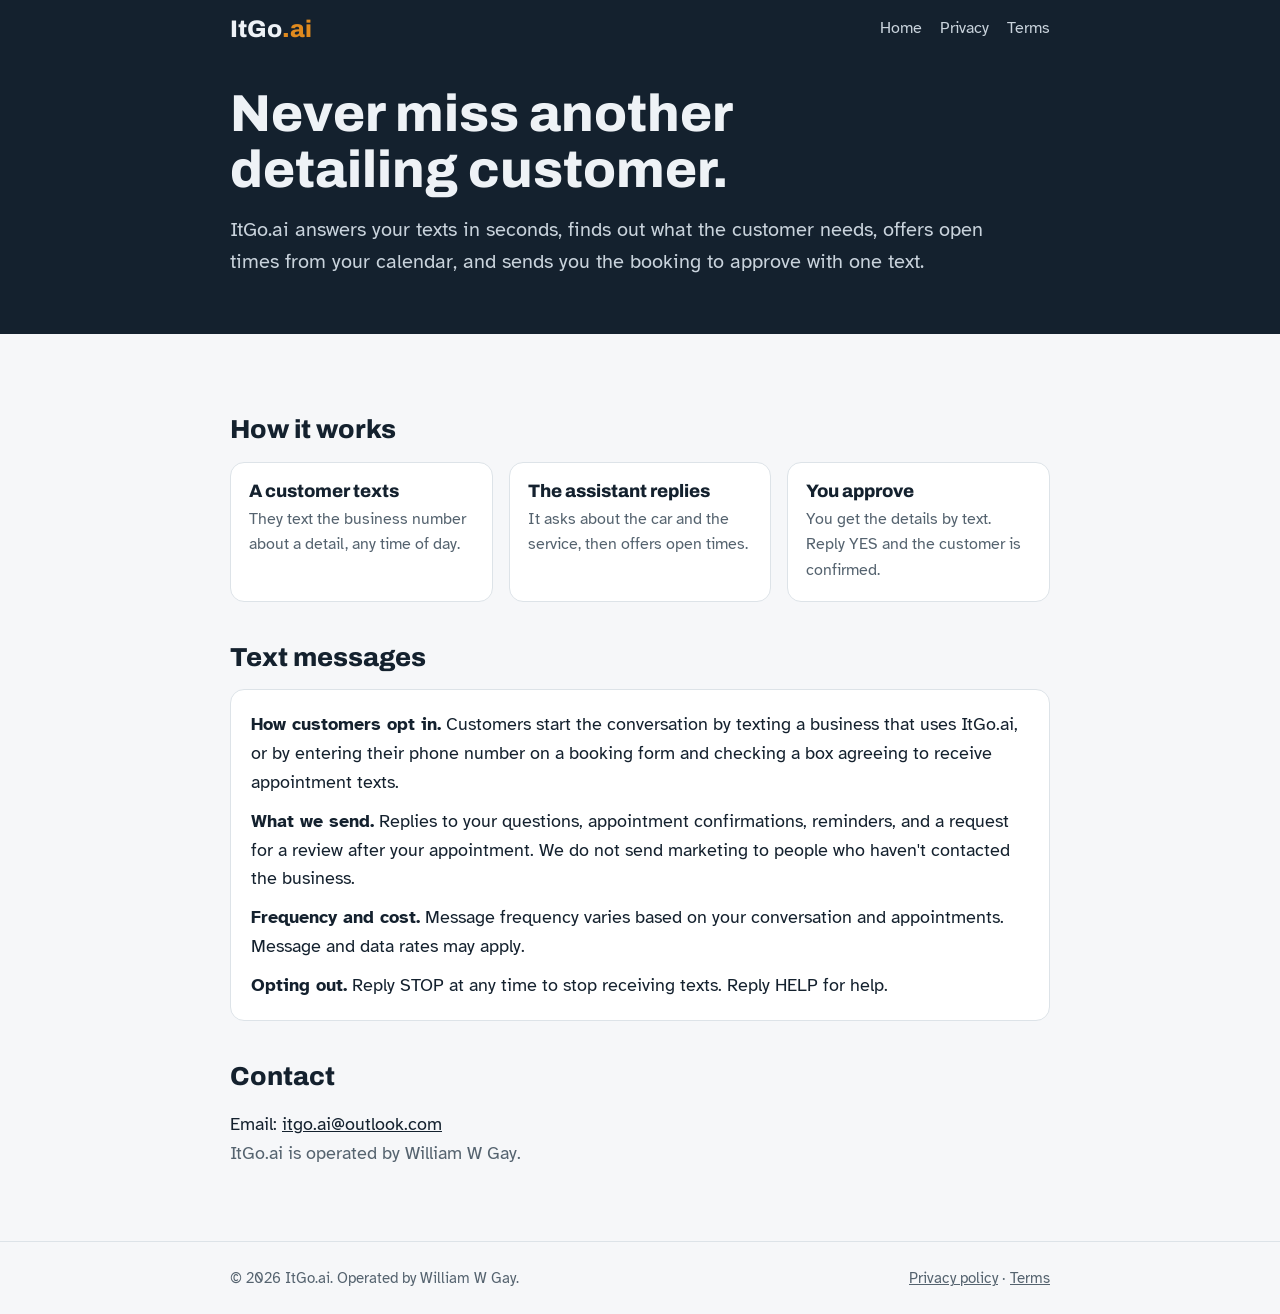
==== index.html @ cf4e7325 "Add ItGo.ai website Co-Authored-By: Claude Opus 5.5 <noreply@anthropic.com>" ====
<!doctype html>
<html lang="en">
<head>
<meta charset="utf-8">
<meta name="viewport" content="width=device-width, initial-scale=1, viewport-fit=cover">
<title>ItGo.ai</title>
<meta name="description" content="ItGo.ai answers texts for car detailers, books appointments and keeps their calendar full.">
<link rel="stylesheet" href="https://fonts.googleapis.com/css2?family=Archivo:wdth,wght@112,800&family=Atkinson+Hyperlegible:wght@400;700&display=swap">
<link rel="stylesheet" href="style.css">
</head>
<body>
<header><div class="wrap"><a class="logo" href="index.html">ItGo<span>.ai</span></a>
<nav><a href="index.html">Home</a><a href="privacy.html">Privacy</a><a href="terms.html">Terms</a></nav></div></header>
<section class="hero"><div class="wrap">
<h1>Never miss another detailing customer.</h1>
<p>ItGo.ai answers your texts in seconds, finds out what the customer needs, offers open times from your calendar, and sends you the booking to approve with one text.</p>
</div></section>
<main class="wrap">
<h2>How it works</h2>
<div class="steps">
<div class="step"><b>A customer texts</b><p>They text the business number about a detail, any time of day.</p></div>
<div class="step"><b>The assistant replies</b><p>It asks about the car and the service, then offers open times.</p></div>
<div class="step"><b>You approve</b><p>You get the details by text. Reply YES and the customer is confirmed.</p></div>
</div>

<h2 id="texting">Text messages</h2>
<div class="sms">
<p><strong>How customers opt in.</strong> Customers start the conversation by texting a business that uses ItGo.ai, or by entering their phone number on a booking form and checking a box agreeing to receive appointment texts.</p>
<p><strong>What we send.</strong> Replies to your questions, appointment confirmations, reminders, and a request for a review after your appointment. We do not send marketing to people who haven't contacted the business.</p>
<p><strong>Frequency and cost.</strong> Message frequency varies based on your conversation and appointments. Message and data rates may apply.</p>
<p><strong>Opting out.</strong> Reply STOP at any time to stop receiving texts. Reply HELP for help.</p>
</div>

<h2>Contact</h2>
<p>Email: <a href="mailto:itgo.ai@outlook.com">itgo.ai@outlook.com</a><br><span class="muted">ItGo.ai is operated by William W Gay.</span></p>
</main>
<footer><div class="wrap"><span>© 2026 ItGo.ai. Operated by William W Gay.</span><span><a href="privacy.html">Privacy policy</a> · <a href="terms.html">Terms</a></span></div></footer>
</body>
</html>
---- style.css ----
:root{--bg:#f6f7f9;--card:#fff;--ink:#14212e;--muted:#55636f;--line:#dde3e8;--accent:#e08a1e;--deep:#14212e;
--display:"Archivo","Arial Black",system-ui,sans-serif;--body:"Atkinson Hyperlegible",system-ui,-apple-system,"Segoe UI",sans-serif}
@media (prefers-color-scheme:dark){:root{--bg:#0e151c;--card:#17212b;--ink:#eef2f6;--muted:#9fadba;--line:#2a3744;--accent:#f2a33b;--deep:#060b10;color-scheme:dark}}
*{box-sizing:border-box}
body{margin:0;background:var(--bg);color:var(--ink);font:18px/1.6 var(--body)}
.wrap{max-width:860px;margin:0 auto;padding-left:max(20px,env(safe-area-inset-left));padding-right:max(20px,env(safe-area-inset-right))}
header{background:var(--deep);color:#eef2f6}
header .wrap{display:flex;justify-content:space-between;align-items:center;gap:16px;padding-block:16px;flex-wrap:wrap}
.logo{font:800 24px var(--display);color:#eef2f6;text-decoration:none}
.logo span{color:var(--accent)}
nav{display:flex;gap:18px;font-size:16px}
nav a{color:#c9d3dc;text-decoration:none}
nav a:hover,nav a:focus-visible{color:#fff;text-decoration:underline}
.hero{background:var(--deep);color:#eef2f6;padding-block:28px 56px}
.hero h1{font:800 clamp(32px,6vw,52px)/1.08 var(--display);margin:0 0 16px;max-width:16ch;text-wrap:balance}
.hero p{font-size:20px;color:#c9d3dc;max-width:58ch;margin:0}
main{padding-block:40px 56px}
h2{font:800 26px/1.2 var(--display);margin:40px 0 12px;text-wrap:balance}
h3{font-size:19px;margin:24px 0 6px}
p,li{max-width:68ch}
.steps{display:grid;grid-template-columns:repeat(3,1fr);gap:16px;margin-top:16px}
.step{background:var(--card);border:1px solid var(--line);border-radius:14px;padding:18px}
.step b{display:block;font:800 18px var(--display);margin-bottom:6px}
.step p{margin:0;color:var(--muted);font-size:16px}
.sms{background:var(--card);border:1px solid var(--line);border-radius:14px;padding:20px;margin-top:16px}
.sms p{margin:0 0 10px}
.sms p:last-child{margin:0}
.muted{color:var(--muted)}
a{color:inherit}
footer{border-top:1px solid var(--line);padding-block:24px;color:var(--muted);font-size:15px}
footer .wrap{display:flex;justify-content:space-between;gap:12px;flex-wrap:wrap}
@media (max-width:680px){.steps{grid-template-columns:1fr}}
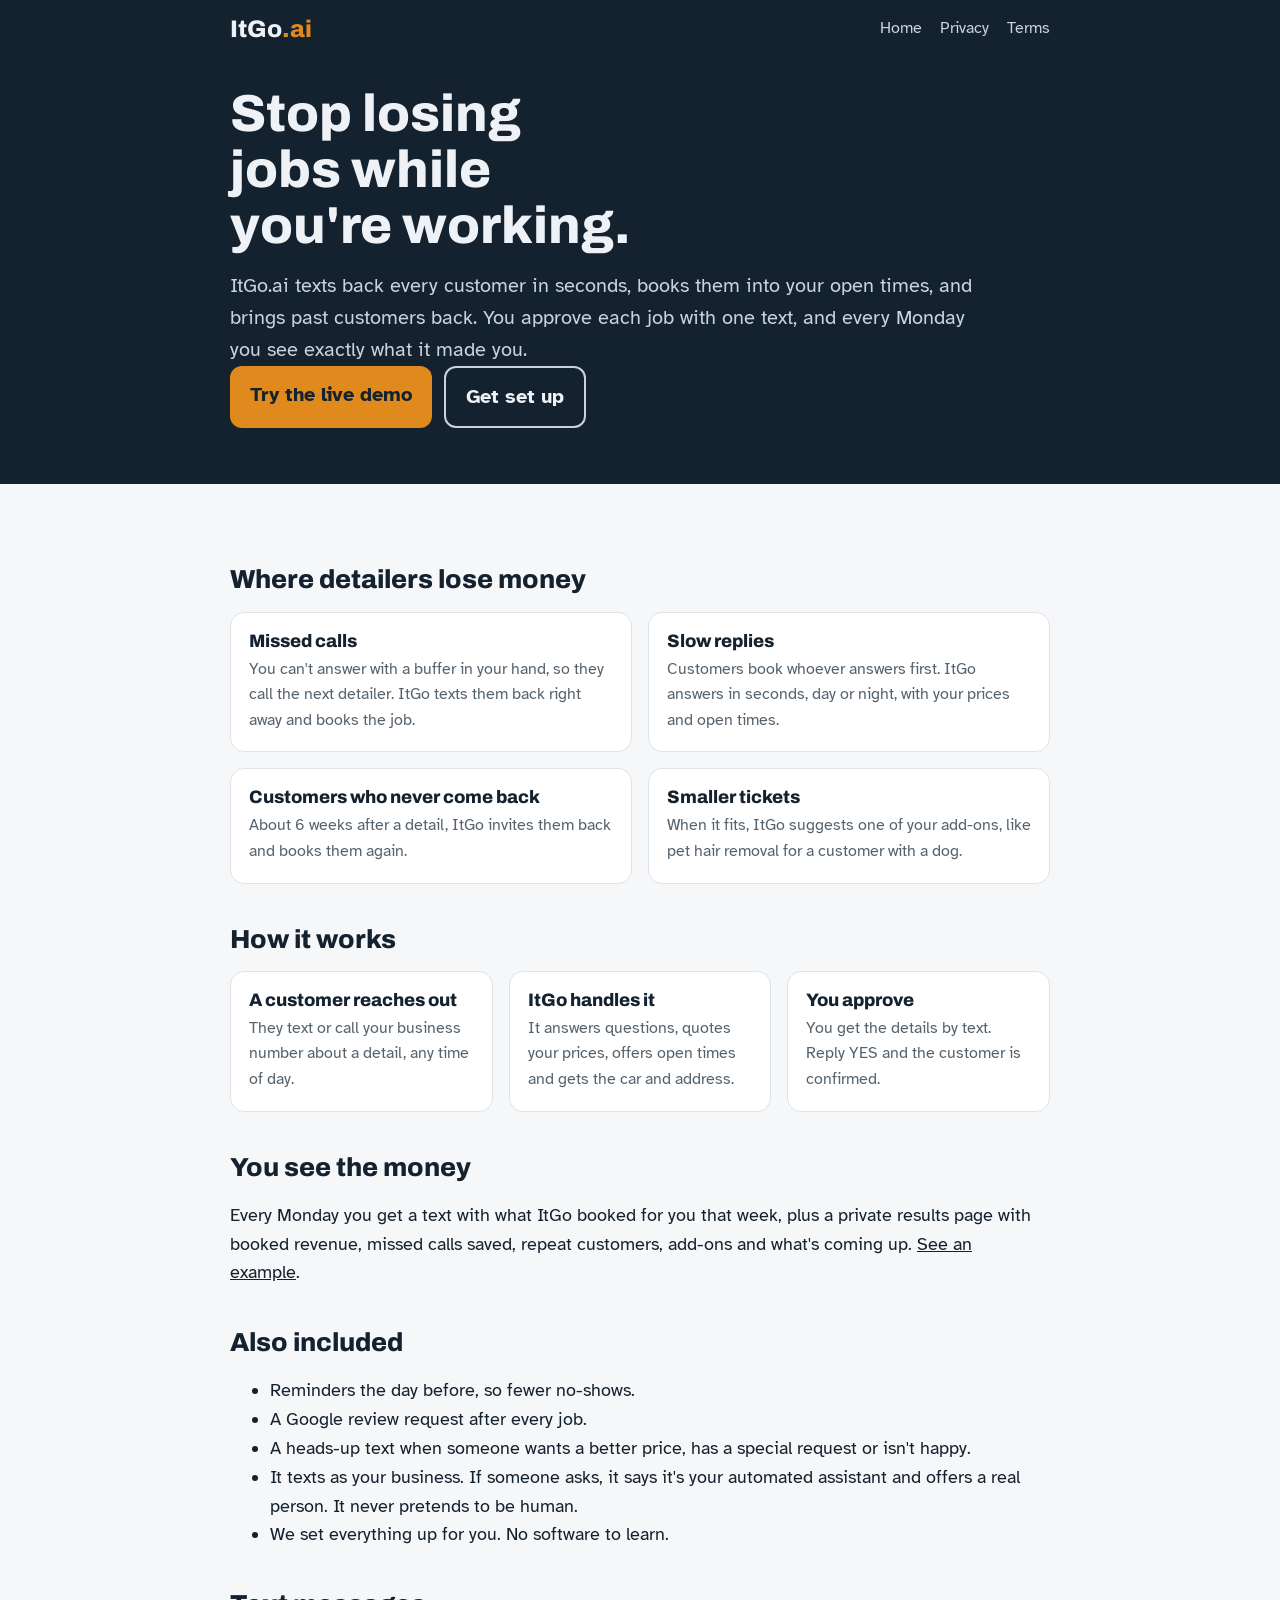
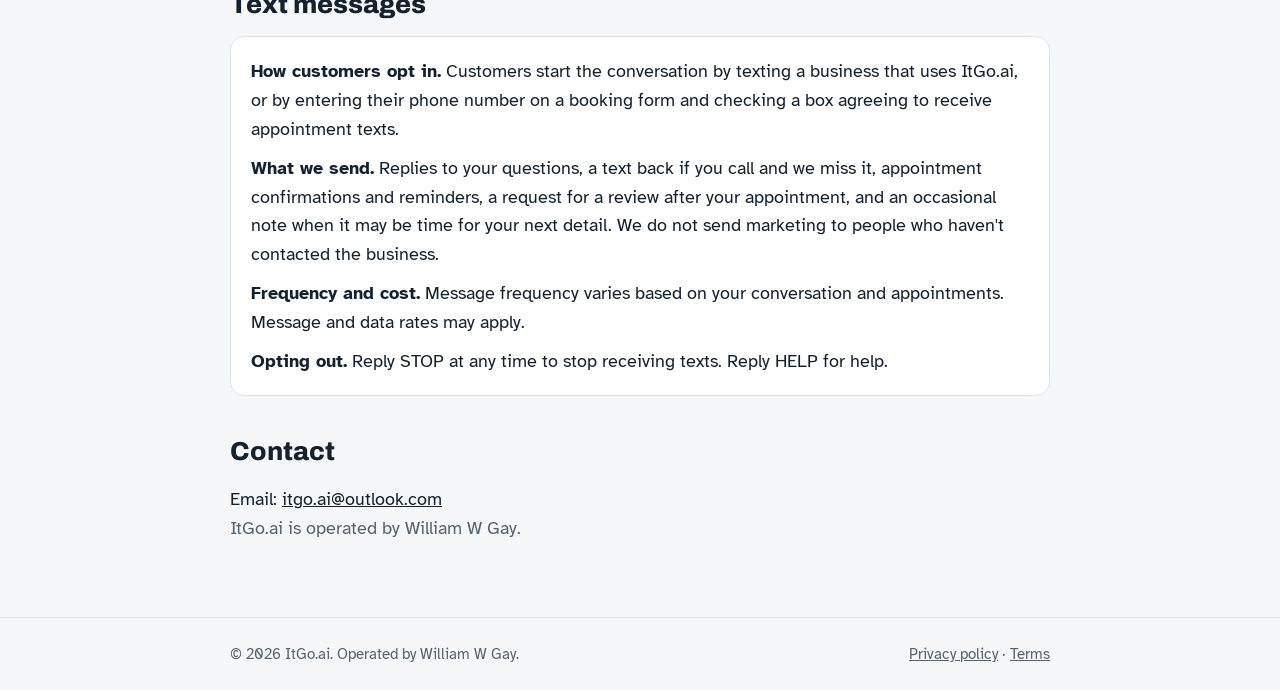
==== commit 024ded4d: "Lead the home page with the money detailers lose; list all message types Co-Authored-By: Claude Opus" ====
--- a/index.html
+++ b/index.html
@@ -12,21 +12,42 @@
 <header><div class="wrap"><a class="logo" href="index.html">ItGo<span>.ai</span></a>
 <nav><a href="index.html">Home</a><a href="privacy.html">Privacy</a><a href="terms.html">Terms</a></nav></div></header>
 <section class="hero"><div class="wrap">
-<h1>Never miss another detailing customer.</h1>
-<p>ItGo.ai answers your texts in seconds, finds out what the customer needs, offers open times from your calendar, and sends you the booking to approve with one text.</p>
+<h1>Stop losing jobs while you're working.</h1>
+<p>ItGo.ai texts back every customer in seconds, books them into your open times, and brings past customers back. You approve each job with one text, and every Monday you see exactly what it made you.</p>
+<p class="cta"><a class="btn" href="https://itgoai.github.io/Itgo/demo.html">Try the live demo</a><a class="btn ghost" href="signup.html">Get set up</a></p>
 </div></section>
 <main class="wrap">
+<h2>Where detailers lose money</h2>
+<div class="grid2">
+<div class="step"><b>Missed calls</b><p>You can't answer with a buffer in your hand, so they call the next detailer. ItGo texts them back right away and books the job.</p></div>
+<div class="step"><b>Slow replies</b><p>Customers book whoever answers first. ItGo answers in seconds, day or night, with your prices and open times.</p></div>
+<div class="step"><b>Customers who never come back</b><p>About 6 weeks after a detail, ItGo invites them back and books them again.</p></div>
+<div class="step"><b>Smaller tickets</b><p>When it fits, ItGo suggests one of your add-ons, like pet hair removal for a customer with a dog.</p></div>
+</div>
+
 <h2>How it works</h2>
 <div class="steps">
-<div class="step"><b>A customer texts</b><p>They text the business number about a detail, any time of day.</p></div>
-<div class="step"><b>The assistant replies</b><p>It asks about the car and the service, then offers open times.</p></div>
+<div class="step"><b>A customer reaches out</b><p>They text or call your business number about a detail, any time of day.</p></div>
+<div class="step"><b>ItGo handles it</b><p>It answers questions, quotes your prices, offers open times and gets the car and address.</p></div>
 <div class="step"><b>You approve</b><p>You get the details by text. Reply YES and the customer is confirmed.</p></div>
 </div>
+
+<h2>You see the money</h2>
+<p>Every Monday you get a text with what ItGo booked for you that week, plus a private results page with booked revenue, missed calls saved, repeat customers, add-ons and what's coming up. <a href="dashboard.html?sample=1">See an example</a>.</p>
+
+<h2>Also included</h2>
+<ul>
+<li>Reminders the day before, so fewer no-shows.</li>
+<li>A Google review request after every job.</li>
+<li>A heads-up text when someone wants a better price, has a special request or isn't happy.</li>
+<li>It texts as your business. If someone asks, it says it's your automated assistant and offers a real person. It never pretends to be human.</li>
+<li>We set everything up for you. No software to learn.</li>
+</ul>
 
 <h2 id="texting">Text messages</h2>
 <div class="sms">
 <p><strong>How customers opt in.</strong> Customers start the conversation by texting a business that uses ItGo.ai, or by entering their phone number on a booking form and checking a box agreeing to receive appointment texts.</p>
-<p><strong>What we send.</strong> Replies to your questions, appointment confirmations, reminders, and a request for a review after your appointment. We do not send marketing to people who haven't contacted the business.</p>
+<p><strong>What we send.</strong> Replies to your questions, a text back if you call and we miss it, appointment confirmations and reminders, a request for a review after your appointment, and an occasional note when it may be time for your next detail. We do not send marketing to people who haven't contacted the business.</p>
 <p><strong>Frequency and cost.</strong> Message frequency varies based on your conversation and appointments. Message and data rates may apply.</p>
 <p><strong>Opting out.</strong> Reply STOP at any time to stop receiving texts. Reply HELP for help.</p>
 </div>
--- a/style.css
+++ b/style.css
@@ -29,4 +29,10 @@
 a{color:inherit}
 footer{border-top:1px solid var(--line);padding-block:24px;color:var(--muted);font-size:15px}
 footer .wrap{display:flex;justify-content:space-between;gap:12px;flex-wrap:wrap}
-@media (max-width:680px){.steps{grid-template-columns:1fr}}+@media (max-width:680px){.steps{grid-template-columns:1fr}}
+.cta{display:flex;gap:12px;flex-wrap:wrap;margin-top:24px}
+.btn{display:inline-block;background:var(--accent);color:#14212e;font-weight:700;text-decoration:none;padding:13px 20px;border-radius:12px}
+.btn.ghost{background:none;color:#eef2f6;border:2px solid #c9d3dc}
+.btn:focus-visible{outline:3px solid #fff;outline-offset:2px}
+.grid2{display:grid;grid-template-columns:1fr 1fr;gap:16px;margin-top:16px}
+@media (max-width:680px){.grid2{grid-template-columns:1fr}}
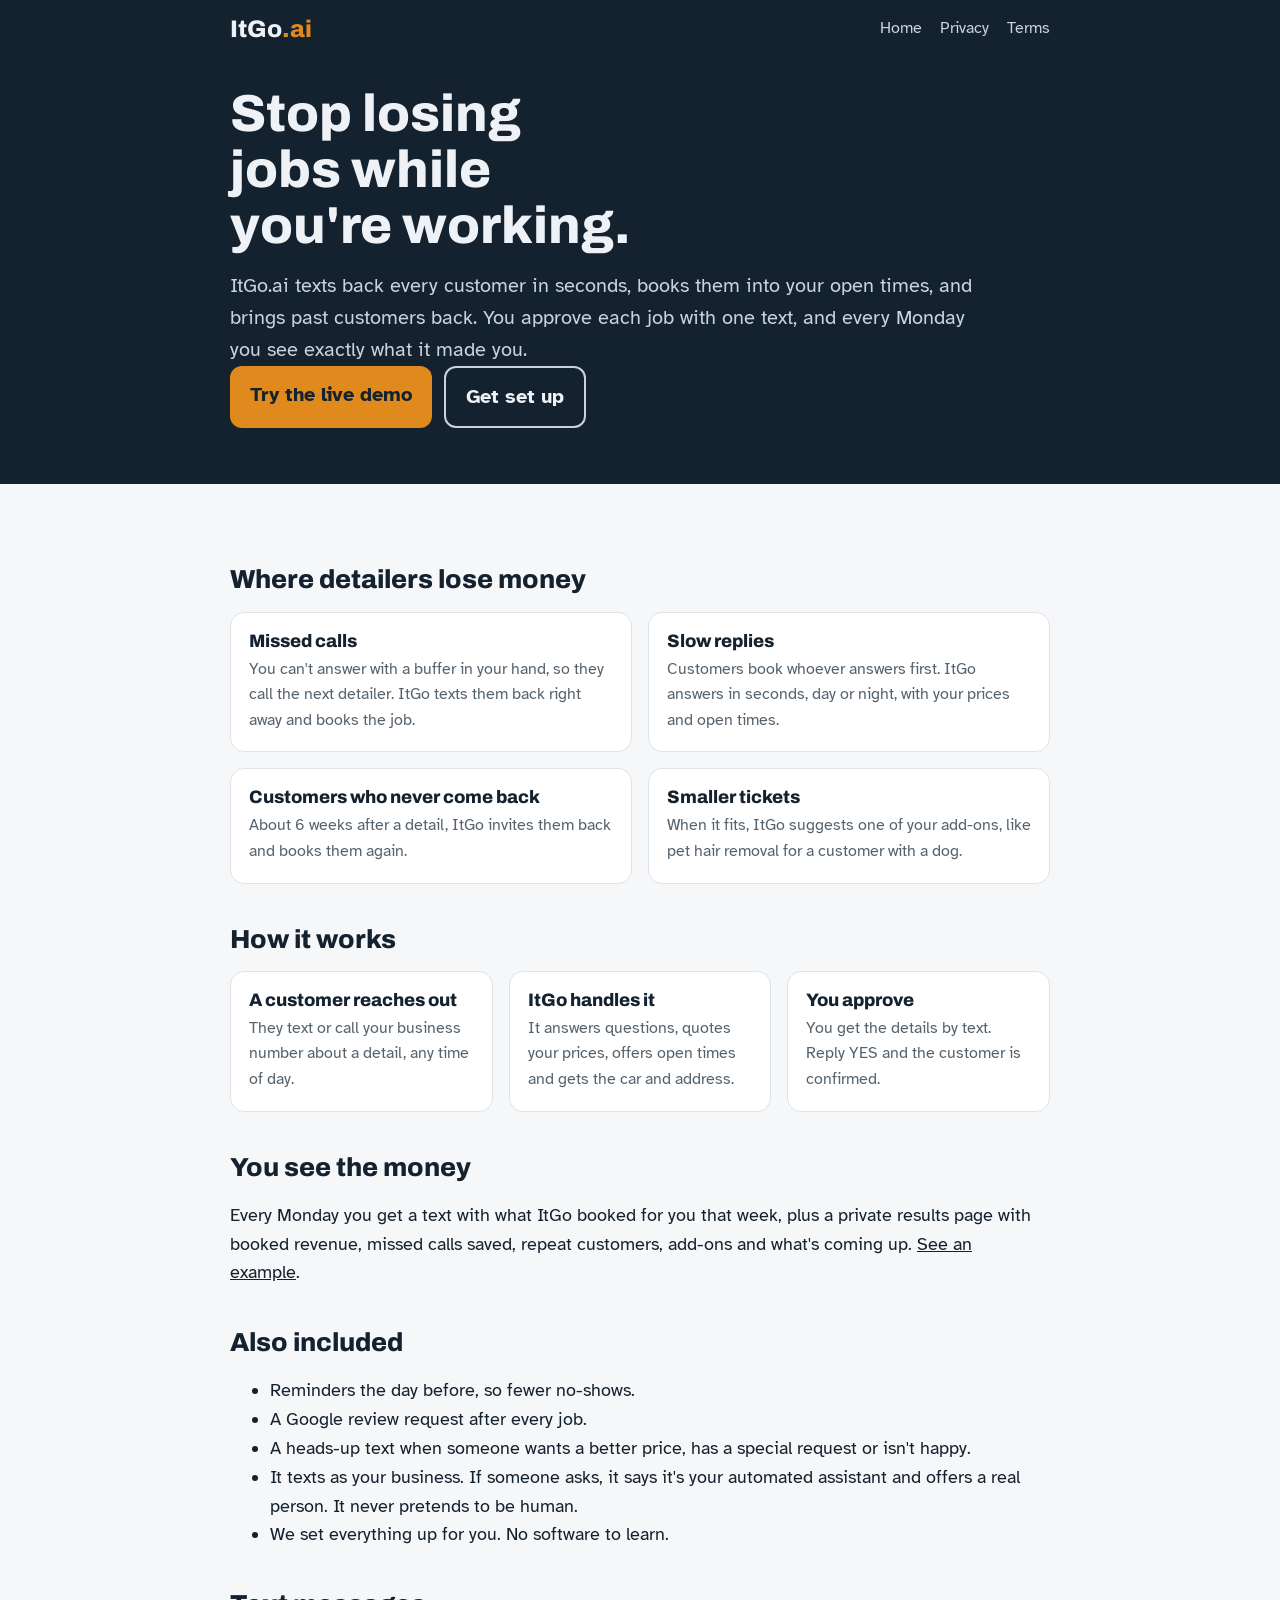
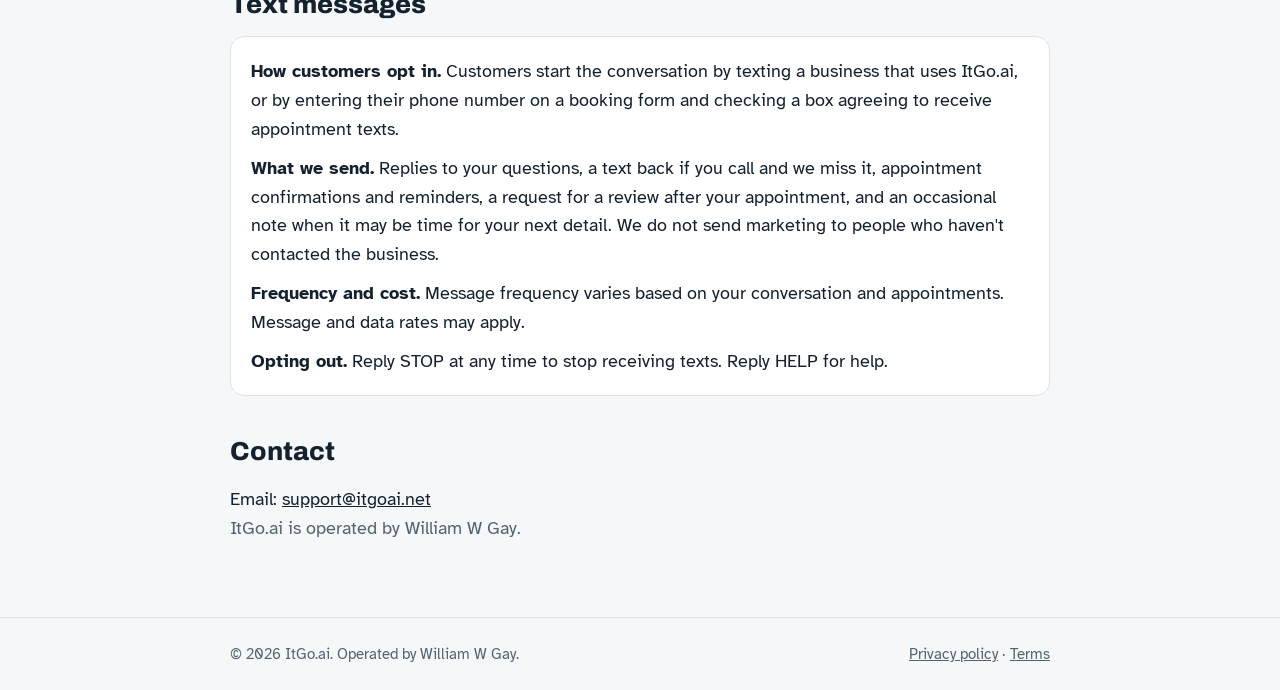
==== commit 3ce0d8c7: "Use support@itgoai.net as the contact email Co-Authored-By: Claude Opus 5.5 <noreply@anthropic.com>" ====
--- a/index.html
+++ b/index.html
@@ -53,7 +53,7 @@
 </div>
 
 <h2>Contact</h2>
-<p>Email: <a href="mailto:itgo.ai@outlook.com">itgo.ai@outlook.com</a><br><span class="muted">ItGo.ai is operated by William W Gay.</span></p>
+<p>Email: <a href="mailto:support@itgoai.net">support@itgoai.net</a><br><span class="muted">ItGo.ai is operated by William W Gay.</span></p>
 </main>
 <footer><div class="wrap"><span>© 2026 ItGo.ai. Operated by William W Gay.</span><span><a href="privacy.html">Privacy policy</a> · <a href="terms.html">Terms</a></span></div></footer>
 </body>
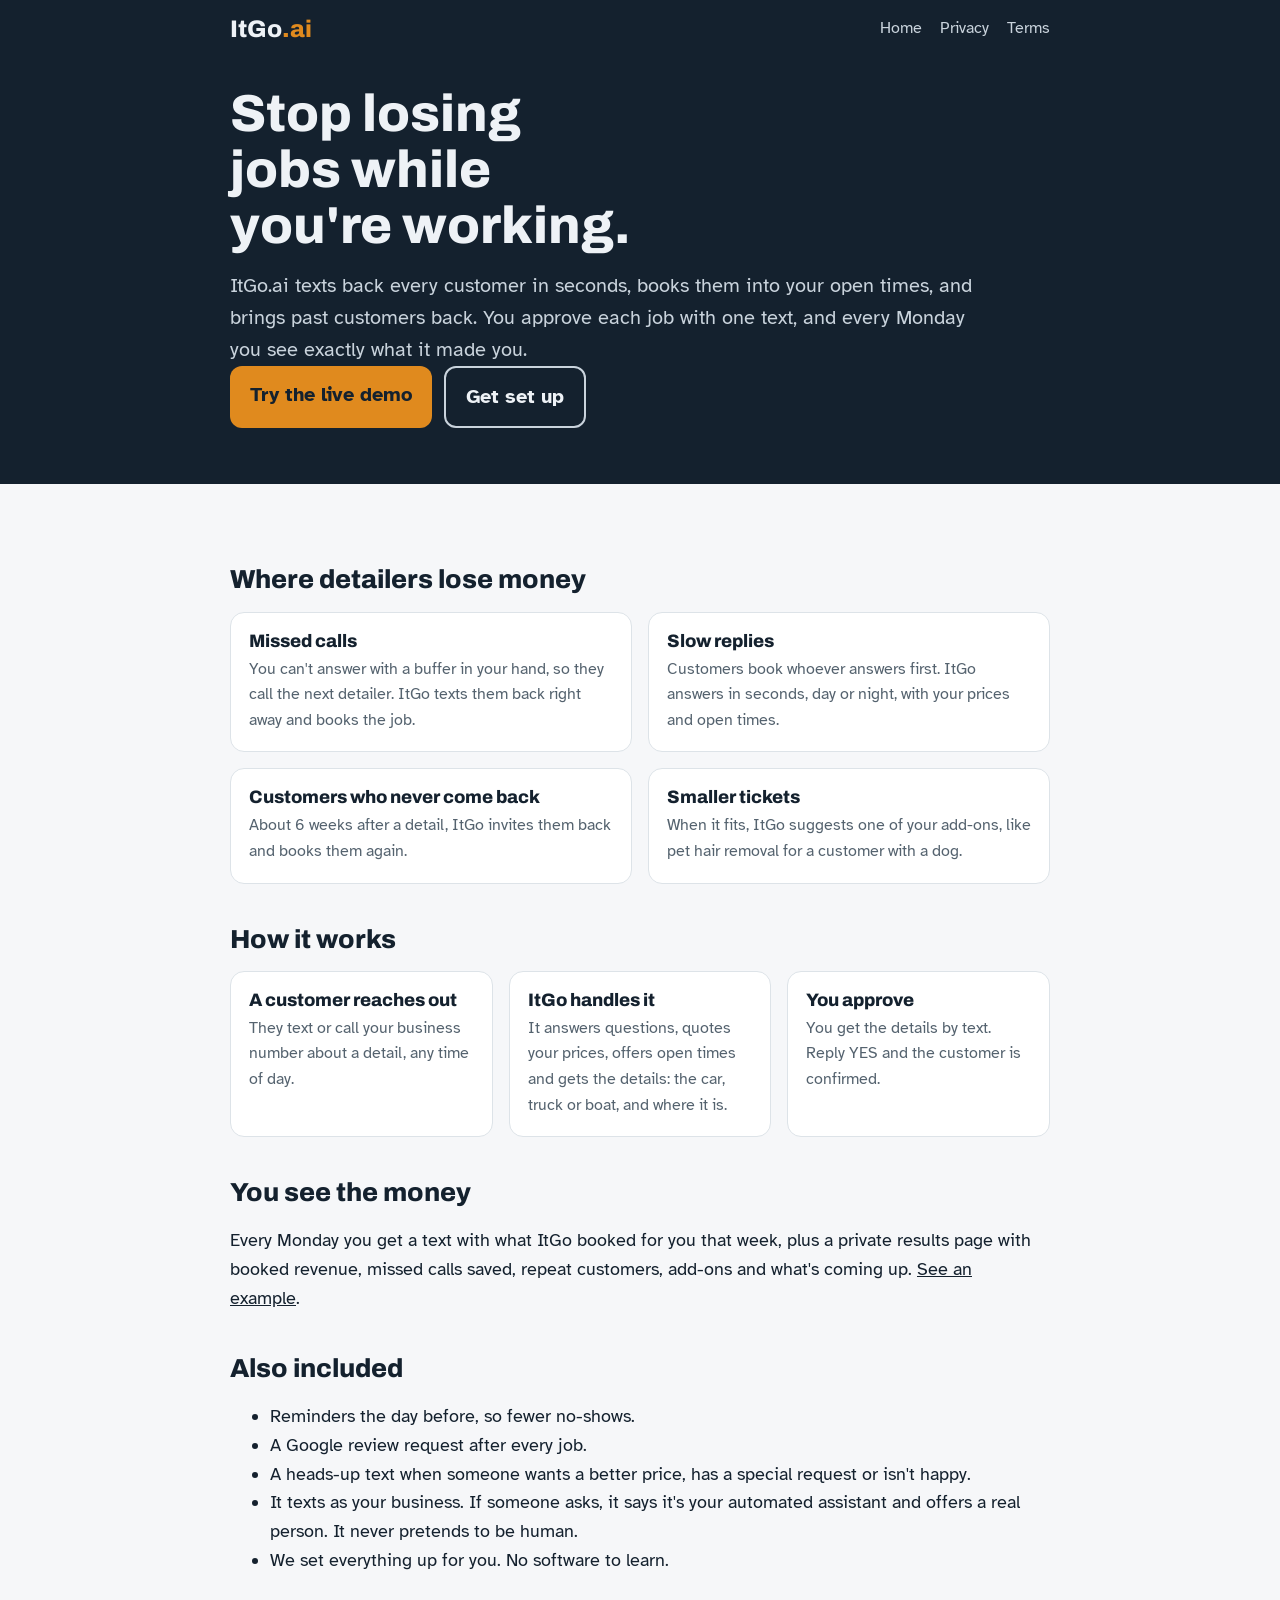
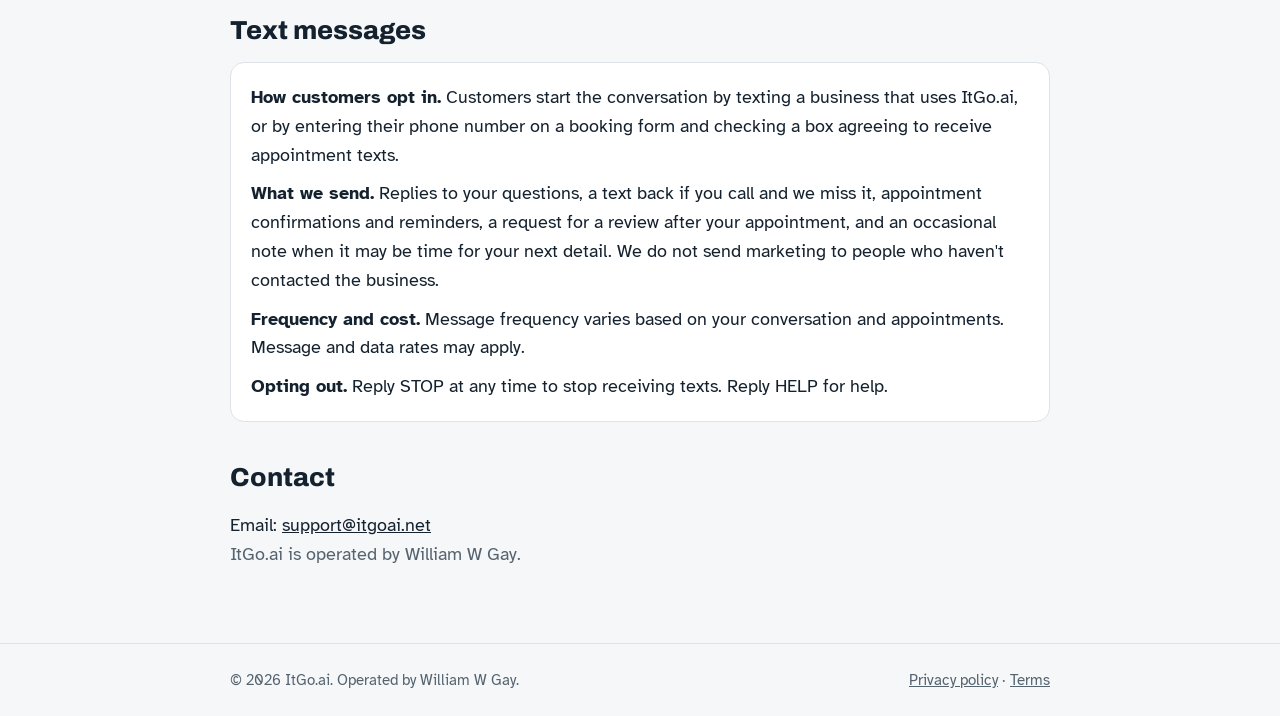
==== commit da820ea9: "Cover all detailing (cars, trucks and boats); collect carrier details at sign-up Sign-up asks what t" ====
--- a/index.html
+++ b/index.html
@@ -4,7 +4,7 @@
 <meta charset="utf-8">
 <meta name="viewport" content="width=device-width, initial-scale=1, viewport-fit=cover">
 <title>ItGo.ai</title>
-<meta name="description" content="ItGo.ai answers texts for car detailers, books appointments and keeps their calendar full.">
+<meta name="description" content="ItGo.ai answers texts for detailing businesses (cars, trucks and boats), books appointments and keeps their calendar full.">
 <link rel="stylesheet" href="https://fonts.googleapis.com/css2?family=Archivo:wdth,wght@112,800&family=Atkinson+Hyperlegible:wght@400;700&display=swap">
 <link rel="stylesheet" href="style.css">
 </head>
@@ -28,7 +28,7 @@
 <h2>How it works</h2>
 <div class="steps">
 <div class="step"><b>A customer reaches out</b><p>They text or call your business number about a detail, any time of day.</p></div>
-<div class="step"><b>ItGo handles it</b><p>It answers questions, quotes your prices, offers open times and gets the car and address.</p></div>
+<div class="step"><b>ItGo handles it</b><p>It answers questions, quotes your prices, offers open times and gets the details: the car, truck or boat, and where it is.</p></div>
 <div class="step"><b>You approve</b><p>You get the details by text. Reply YES and the customer is confirmed.</p></div>
 </div>
 
